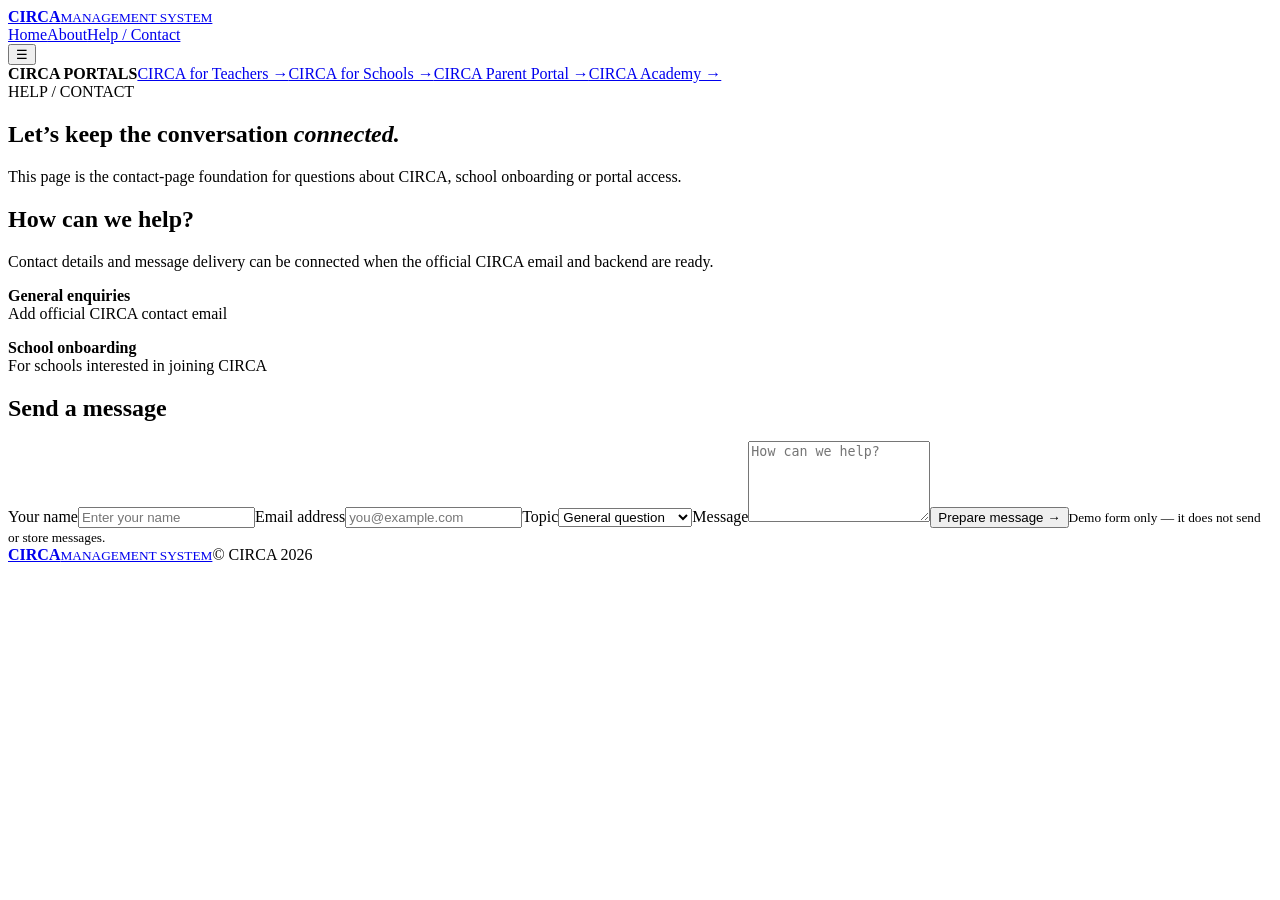
==== contact.html @ 5656178a "Add files via upload" ====
<!doctype html><html lang="en"><head><meta charset="utf-8"><meta name="viewport" content="width=device-width,initial-scale=1"><title>Contact CIRCA</title><link rel="stylesheet" href="css/styles.css"><link rel="icon" href="assets/circa.svg"></head><body><header class="site-header"><a class="brand" href="index.html"><b>CIRCA</b><small>MANAGEMENT SYSTEM</small></a><nav><a href="index.html">Home</a><a href="about.html">About</a><a class="active" href="contact.html">Help / Contact</a></nav><button id="menuToggle">☰</button><div class="dropdown" id="portalDropdown"><strong>CIRCA PORTALS</strong><a href="teacher-login.html">CIRCA for Teachers →</a><a href="school-login.html">CIRCA for Schools →</a><a href="parent-login.html">CIRCA Parent Portal →</a><a href="academy-login.html">CIRCA Academy →</a></div></header><section class="page-hero"><span class="eyebrow">HELP / CONTACT</span><h1>Let’s keep the conversation <em>connected.</em></h1><p>This page is the contact-page foundation for questions about CIRCA, school onboarding or portal access.</p></section><section class="contact-layout"><div><h2>How can we help?</h2><p>Contact details and message delivery can be connected when the official CIRCA email and backend are ready.</p><p><b>General enquiries</b><br>Add official CIRCA contact email</p><p><b>School onboarding</b><br>For schools interested in joining CIRCA</p></div><form id="contactForm"><h2>Send a message</h2><label>Your name</label><input required placeholder="Enter your name"><label>Email address</label><input required type="email" placeholder="you@example.com"><label>Topic</label><select><option>General question</option><option>School onboarding</option><option>Portal access</option><option>Feedback</option></select><label>Message</label><textarea required rows="5" placeholder="How can we help?"></textarea><button class="primary-btn">Prepare message →</button><small id="formNote">Demo form only — it does not send or store messages.</small></form></section><footer><a class="brand" href="index.html"><b>CIRCA</b><small>MANAGEMENT SYSTEM</small></a><span>© CIRCA 2026</span></footer><script src="js/main.js"></script></body></html>
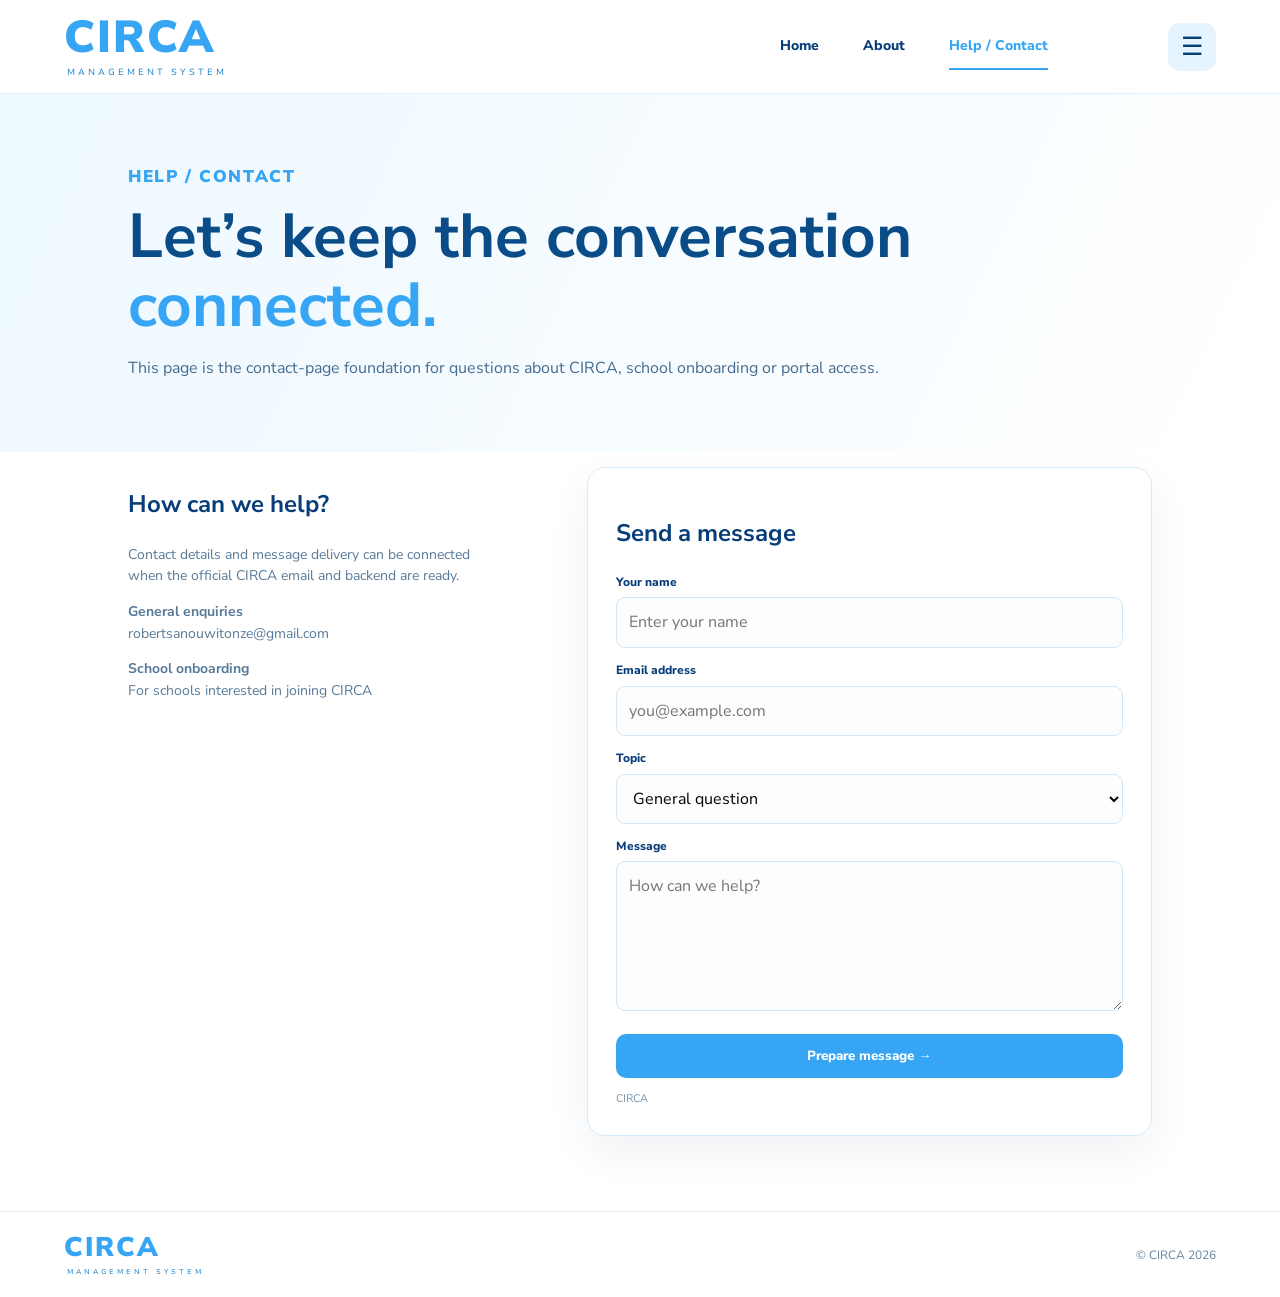
==== commit 8f6ed8cc: "Add contact email to contact.html Updated contact page with email address for general enquiries." ====
--- a/contact.html
+++ b/contact.html
@@ -1 +1 @@
-<!doctype html><html lang="en"><head><meta charset="utf-8"><meta name="viewport" content="width=device-width,initial-scale=1"><title>Contact CIRCA</title><link rel="stylesheet" href="css/styles.css"><link rel="icon" href="assets/circa.svg"></head><body><header class="site-header"><a class="brand" href="index.html"><b>CIRCA</b><small>MANAGEMENT SYSTEM</small></a><nav><a href="index.html">Home</a><a href="about.html">About</a><a class="active" href="contact.html">Help / Contact</a></nav><button id="menuToggle">☰</button><div class="dropdown" id="portalDropdown"><strong>CIRCA PORTALS</strong><a href="teacher-login.html">CIRCA for Teachers →</a><a href="school-login.html">CIRCA for Schools →</a><a href="parent-login.html">CIRCA Parent Portal →</a><a href="academy-login.html">CIRCA Academy →</a></div></header><section class="page-hero"><span class="eyebrow">HELP / CONTACT</span><h1>Let’s keep the conversation <em>connected.</em></h1><p>This page is the contact-page foundation for questions about CIRCA, school onboarding or portal access.</p></section><section class="contact-layout"><div><h2>How can we help?</h2><p>Contact details and message delivery can be connected when the official CIRCA email and backend are ready.</p><p><b>General enquiries</b><br>Add official CIRCA contact email</p><p><b>School onboarding</b><br>For schools interested in joining CIRCA</p></div><form id="contactForm"><h2>Send a message</h2><label>Your name</label><input required placeholder="Enter your name"><label>Email address</label><input required type="email" placeholder="you@example.com"><label>Topic</label><select><option>General question</option><option>School onboarding</option><option>Portal access</option><option>Feedback</option></select><label>Message</label><textarea required rows="5" placeholder="How can we help?"></textarea><button class="primary-btn">Prepare message →</button><small id="formNote">Demo form only — it does not send or store messages.</small></form></section><footer><a class="brand" href="index.html"><b>CIRCA</b><small>MANAGEMENT SYSTEM</small></a><span>© CIRCA 2026</span></footer><script src="js/main.js"></script></body></html>+<!doctype html><html lang="en"><head><meta charset="utf-8"><meta name="viewport" content="width=device-width,initial-scale=1"><title>Contact CIRCA</title><link rel="stylesheet" href="css/styles.css"><link rel="icon" href="assets/circa.svg"></head><body><header class="site-header"><a class="brand" href="index.html"><b>CIRCA</b><small>MANAGEMENT SYSTEM</small></a><nav><a href="index.html">Home</a><a href="about.html">About</a><a class="active" href="contact.html">Help / Contact</a></nav><button id="menuToggle">☰</button><div class="dropdown" id="portalDropdown"><strong>CIRCA PORTALS</strong><a href="teacher-login.html">CIRCA for Teachers →</a><a href="school-login.html">CIRCA for Schools →</a><a href="parent-login.html">CIRCA Parent Portal →</a><a href="academy-login.html">CIRCA Academy →</a></div></header><section class="page-hero"><span class="eyebrow">HELP / CONTACT</span><h1>Let’s keep the conversation <em>connected.</em></h1><p>This page is the contact-page foundation for questions about CIRCA, school onboarding or portal access.</p></section><section class="contact-layout"><div><h2>How can we help?</h2><p>Contact details and message delivery can be connected when the official CIRCA email and backend are ready.</p><p><b>General enquiries</b><br><a href>robertsanouwitonze@gmail.com</a></p><p><b>School onboarding</b><br>For schools interested in joining CIRCA</p></div><form id="contactForm"><h2>Send a message</h2><label>Your name</label><input required placeholder="Enter your name"><label>Email address</label><input required type="email" placeholder="you@example.com"><label>Topic</label><select><option>General question</option><option>School onboarding</option><option>Portal access</option><option>Feedback</option></select><label>Message</label><textarea required rows="5" placeholder="How can we help?"></textarea><button class="primary-btn">Prepare message →</button><small id="formNote">CIRCA</small></form></section><footer><a class="brand" href="index.html"><b>CIRCA</b><small>MANAGEMENT SYSTEM</small></a><span>© CIRCA 2026</span></footer><script src="js/main.js"></script></body></html>
--- a/css/styles.css
+++ b/css/styles.css
@@ -0,0 +1 @@
+@import url('https://fonts.googleapis.com/css2?family=Nunito+Sans:wght@400;600;700;800;900&display=swap');:root{--b:#36a5f4;--navy:#073d78;--pale:#eaf6ff;--muted:#426b91;--line:#d8eaf7}*{box-sizing:border-box}body{margin:0;font-family:'Nunito Sans',Arial,sans-serif;color:var(--navy);line-height:1.55}a{text-decoration:none;color:inherit}.site-header{height:94px;padding:0 5%;display:flex;align-items:center;gap:28px;position:sticky;top:0;background:#ffffffef;border-bottom:1px solid #e0f0fc;z-index:10;backdrop-filter:blur(10px)}.brand{display:flex;flex-direction:column;line-height:1}.brand b{font-size:clamp(30px,3.5vw,51px);letter-spacing:2px;color:var(--b);font-weight:900}.brand small{font-size:9px;letter-spacing:3px;color:#1683ca;margin:7px 0 0 3px}.site-header nav{display:flex;gap:44px;margin-left:auto;margin-right:8%;font-size:14px;font-weight:800}.site-header nav a{padding:12px 0}.site-header nav a:hover,.site-header nav .active{color:var(--b);border-bottom:2px solid var(--b)}button{cursor:pointer}#menuToggle{border:0;background:#e5f4ff;border-radius:12px;width:48px;height:48px;font-size:25px;color:var(--navy)}.dropdown{display:none;position:absolute;right:5%;top:78px;width:280px;padding:14px;background:white;border:1px solid var(--line);border-radius:16px;box-shadow:0 14px 36px #153f6228}.dropdown.open{display:block}.dropdown strong{display:block;font-size:21px;color:var(--b);padding:0 8px 10px;border-bottom:1px solid #edf3f8}.dropdown a{display:block;padding:14px 8px;border-bottom:1px solid #edf3f8;font-size:13px}.dropdown a b{float:right;font-size:20px}.hero{display:grid;grid-template-columns:.92fr 1.08fr;min-height:555px;background:linear-gradient(110deg,#f1faff,#dff3ff 48%,#a8dcff);overflow:hidden}.hero-copy{padding:48px 0 30px 10%;align-self:center}.eyebrow{font-size:17px;letter-spacing:1.6px;color:var(--b);font-weight:900}.hero h1{font-size:clamp(68px,7vw,104px);line-height:1;margin:0;color:var(--b);letter-spacing:2px}.subtitle{font-size:clamp(17px,2vw,25px);letter-spacing:3px;font-weight:800;color:#086db8;margin-bottom:18px}.hero h2{font-size:clamp(20px,2.1vw,27px);line-height:1.2;margin:0 0 17px;font-weight:900;color:#0862ad}.hero-copy p{font-size:15px;max-width:480px;color:#164f83}.portal-buttons{display:grid;grid-template-columns:1fr 1fr;gap:9px 12px;max-width:480px;margin-top:23px}.portal-buttons a{min-height:55px;border-radius:15px;background:linear-gradient(100deg,#3ba9f5,#39a0e9);color:white;display:flex;align-items:center;padding:0 15px;font-size:13px;font-weight:800;box-shadow:0 5px 12px #1685cf12}.portal-buttons a:hover{transform:translateY(-2px)}.portal-buttons b{margin-left:auto;font-size:20px;font-weight:500}.portal-buttons .academy{background:linear-gradient(100deg,#0c5b9b,#10467b)}.note{font-size:10px;letter-spacing:2px;font-weight:800;color:#397cad;margin-top:18px}.hero-art{position:relative;min-height:555px;overflow:hidden;clip-path:ellipse(92% 88% at 70% 54%)}.hero-art img{width:100%;height:100%;position:absolute;inset:0;object-fit:cover}.caption{position:absolute;right:6%;bottom:8%;color:white;font:italic 25px Georgia;text-align:right;text-shadow:0 2px 10px #00325c}.features{text-align:center;padding:29px 6% 35px}.features>.eyebrow{font-size:16px}.features>h2{font-size:clamp(22px,2.5vw,31px);margin:3px 0 25px}.feature-grid{display:grid;grid-template-columns:repeat(5,1fr);gap:18px}.feature-grid article>span,.about-grid article>span{width:64px;height:64px;border-radius:50%;display:grid;place-items:center;background:#e5f4ff;color:#168bd8;font-size:31px;margin:0 auto 10px}.feature-grid h3{font-size:14px;margin:6px 0;color:#073d78}.feature-grid p{font-size:12px;color:#315f8e;max-width:190px;margin:auto}.motto{margin-top:36px;color:#2985c9;letter-spacing:3px;font-size:11px;font-weight:800}.callout{margin:15px 5% 50px;padding:35px 5%;border-radius:20px;background:linear-gradient(110deg,#0c4a80,#0e6eae);color:white;display:flex;align-items:center;justify-content:space-between;gap:24px}.callout .eyebrow{font-size:12px;color:#a9ddff}.callout h2{margin:7px 0;font-size:32px}.callout p{color:#d4eaff;max-width:680px;font-size:14px}.light-btn,.primary-btn{display:inline-block;border:0;border-radius:10px;padding:13px 18px;font-weight:800;font-family:inherit}.light-btn{background:#fff;color:#0b528c;white-space:nowrap}.primary-btn{background:var(--b);color:#fff;width:100%;margin-top:15px}footer{padding:22px 5%;border-top:1px solid #e3f0f9;display:flex;align-items:center;justify-content:space-between;gap:18px;color:#6684a0;font-size:12px}footer .brand b{font-size:27px}footer .brand small{font-size:7px}footer>div{display:flex;gap:20px}.page-hero{padding:70px 10% 55px;background:linear-gradient(115deg,#edf8ff,#fff)}.page-hero h1{font-size:clamp(38px,5vw,62px);line-height:1.1;margin:13px 0;color:#0a4c87}.page-hero h1 em{font-style:normal;color:var(--b)}.page-hero p{max-width:760px;color:#456c90}.about-grid{padding:50px 7% 65px;display:grid;grid-template-columns:repeat(3,1fr);gap:20px}.about-grid article{border:1px solid var(--line);border-radius:16px;padding:25px}.about-grid article>span{margin:0 0 15px}.about-grid h2{font-size:21px}.about-grid p,.contact-layout p{font-size:14px;color:#587a99}.contact-layout{padding:15px 10% 75px;display:grid;grid-template-columns:.8fr 1.2fr;gap:8%}.contact-layout form,.login-card{border:1px solid var(--line);border-radius:18px;padding:28px;box-shadow:0 16px 42px #174d7612;background:white}.contact-layout label,.login-card label{display:block;font-size:12px;font-weight:800;margin:13px 0 6px}.contact-layout input,.contact-layout select,.contact-layout textarea,.login-card input{width:100%;padding:12px;border:1px solid #d5e6f2;border-radius:9px;font:inherit;background:#fbfdff}.contact-layout small,.form-note{display:block;font-size:11px;color:#7a94aa;margin-top:12px}.login-body{min-height:100vh;display:grid;place-items:center;padding:35px 18px;background:radial-gradient(ellipse at 15% 10%,#d9f0ff,transparent 40%),linear-gradient(135deg,#f8fcff,#eaf6ff)}.back-link{position:absolute;top:25px;left:5%;font-size:13px;color:#317bb0;font-weight:800}.login-card{width:min(455px,100%);padding:32px}.login-card .brand b{font-size:32px}.login-card .brand small{font-size:8px}.login-icon{margin:25px 0 13px;width:58px;height:58px;border-radius:16px;background:#e7f5ff;display:grid;place-items:center;color:#1588d5;font-size:30px}.login-card .eyebrow{font-size:11px}.login-card h1{font-size:29px;margin:5px 0;color:#0c477d}.login-card>p{font-size:13px;color:#5b7b98}.tip{padding:12px;background:#f0f8ff;border-radius:9px;font-size:11px;color:#426e91;margin-top:17px}.return-link{display:block;text-align:center;margin-top:20px;font-size:12px;color:#317bb0;font-weight:800}.login-message{font-size:12px;color:#8a541c}.academy{border-top:4px solid #0b548e}@media(max-width:900px){.site-header{padding:0 4%}.site-header nav{gap:22px;margin-right:3%}.hero-copy{padding-left:6%}.feature-grid{gap:9px}.feature-grid p{font-size:11px}}@media(max-width:700px){.site-header{height:78px}.site-header nav{display:none}.hero{grid-template-columns:1fr}.hero-copy{padding:36px 7% 25px}.hero h1{font-size:72px}.hero-art{min-height:330px;clip-path:none;border-radius:30% 0 0 0}.portal-buttons{max-width:550px}.feature-grid{grid-template-columns:repeat(2,1fr);gap:24px 12px}.feature-grid article:last-child{grid-column:1/-1}.callout{flex-direction:column;align-items:flex-start}.about-grid,.contact-layout{grid-template-columns:1fr;padding-left:6%;padding-right:6%}footer{flex-wrap:wrap}.page-hero{padding:50px 7% 35px}}@media(max-width:420px){.portal-buttons{grid-template-columns:1fr}.hero h1{font-size:63px}.subtitle{font-size:17px}.feature-grid{grid-template-columns:1fr}.feature-grid article:last-child{grid-column:auto}.login-card{padding:24px 20px}}
